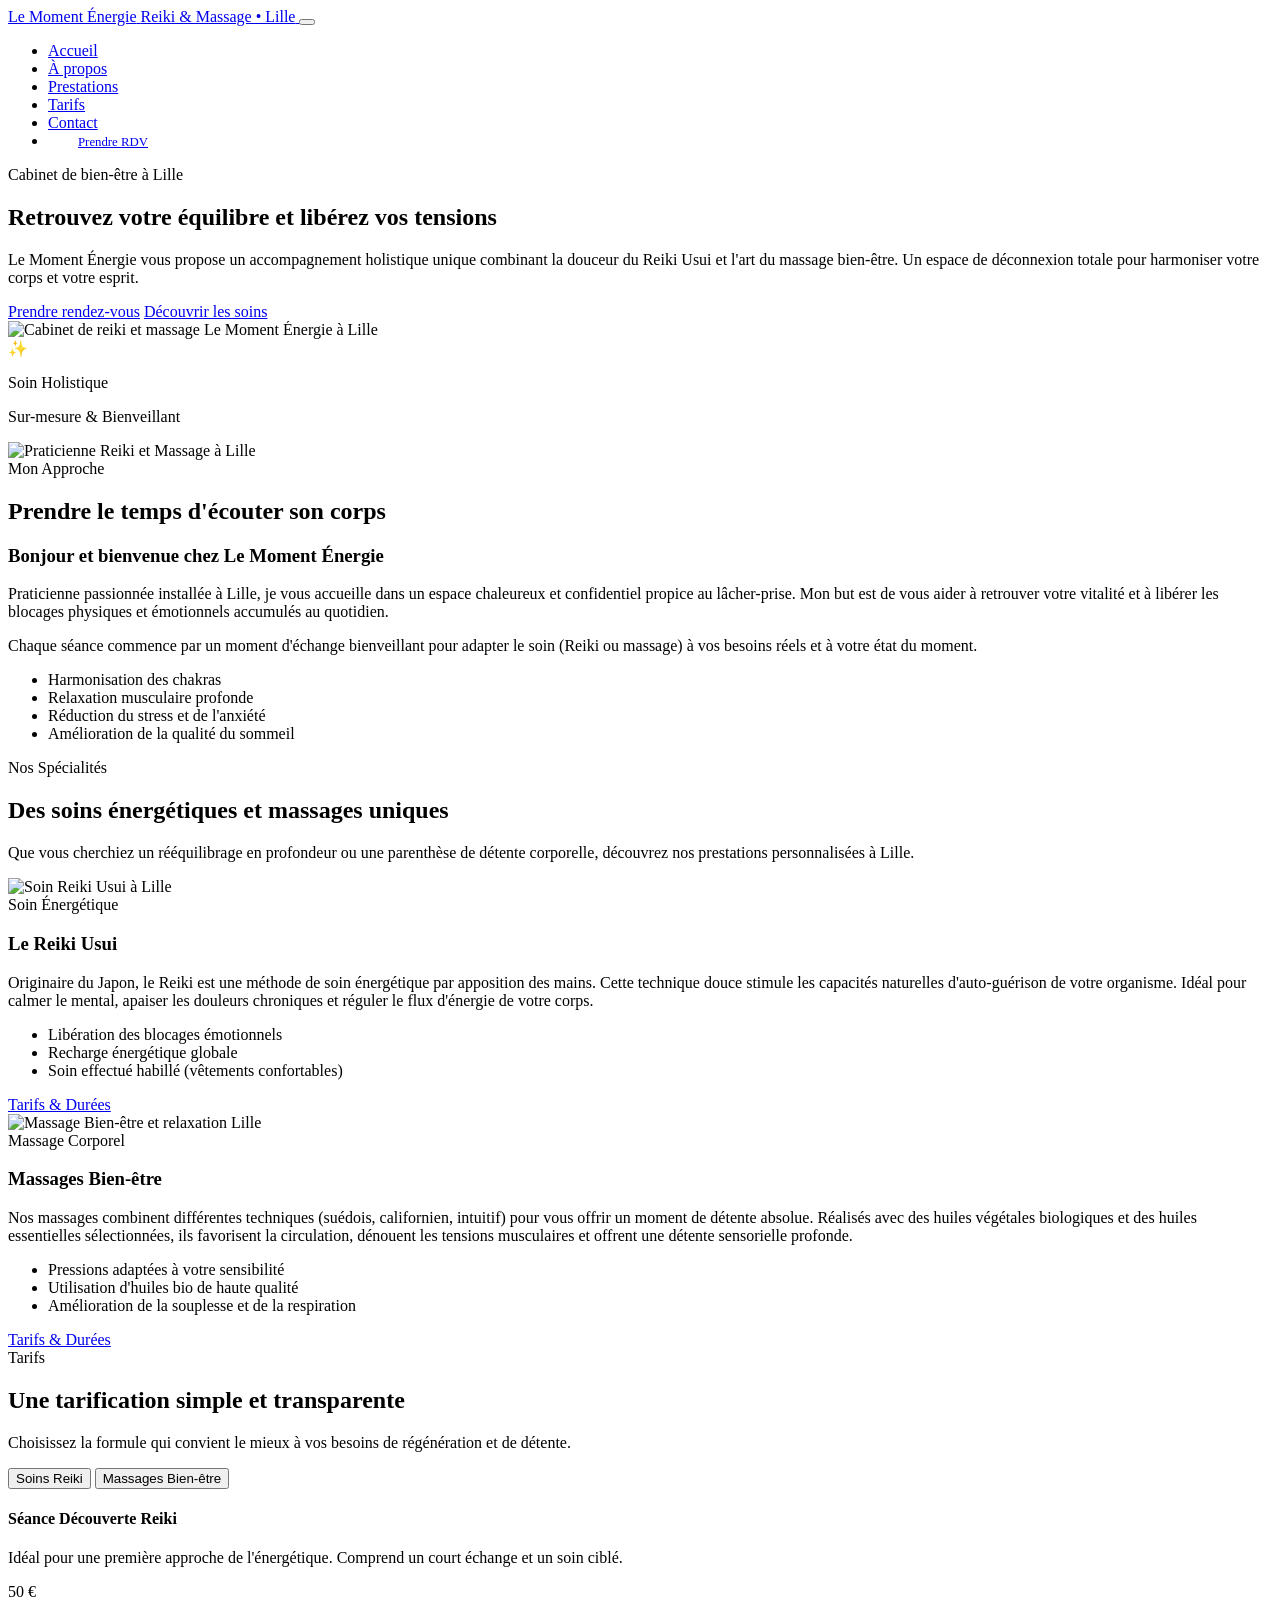
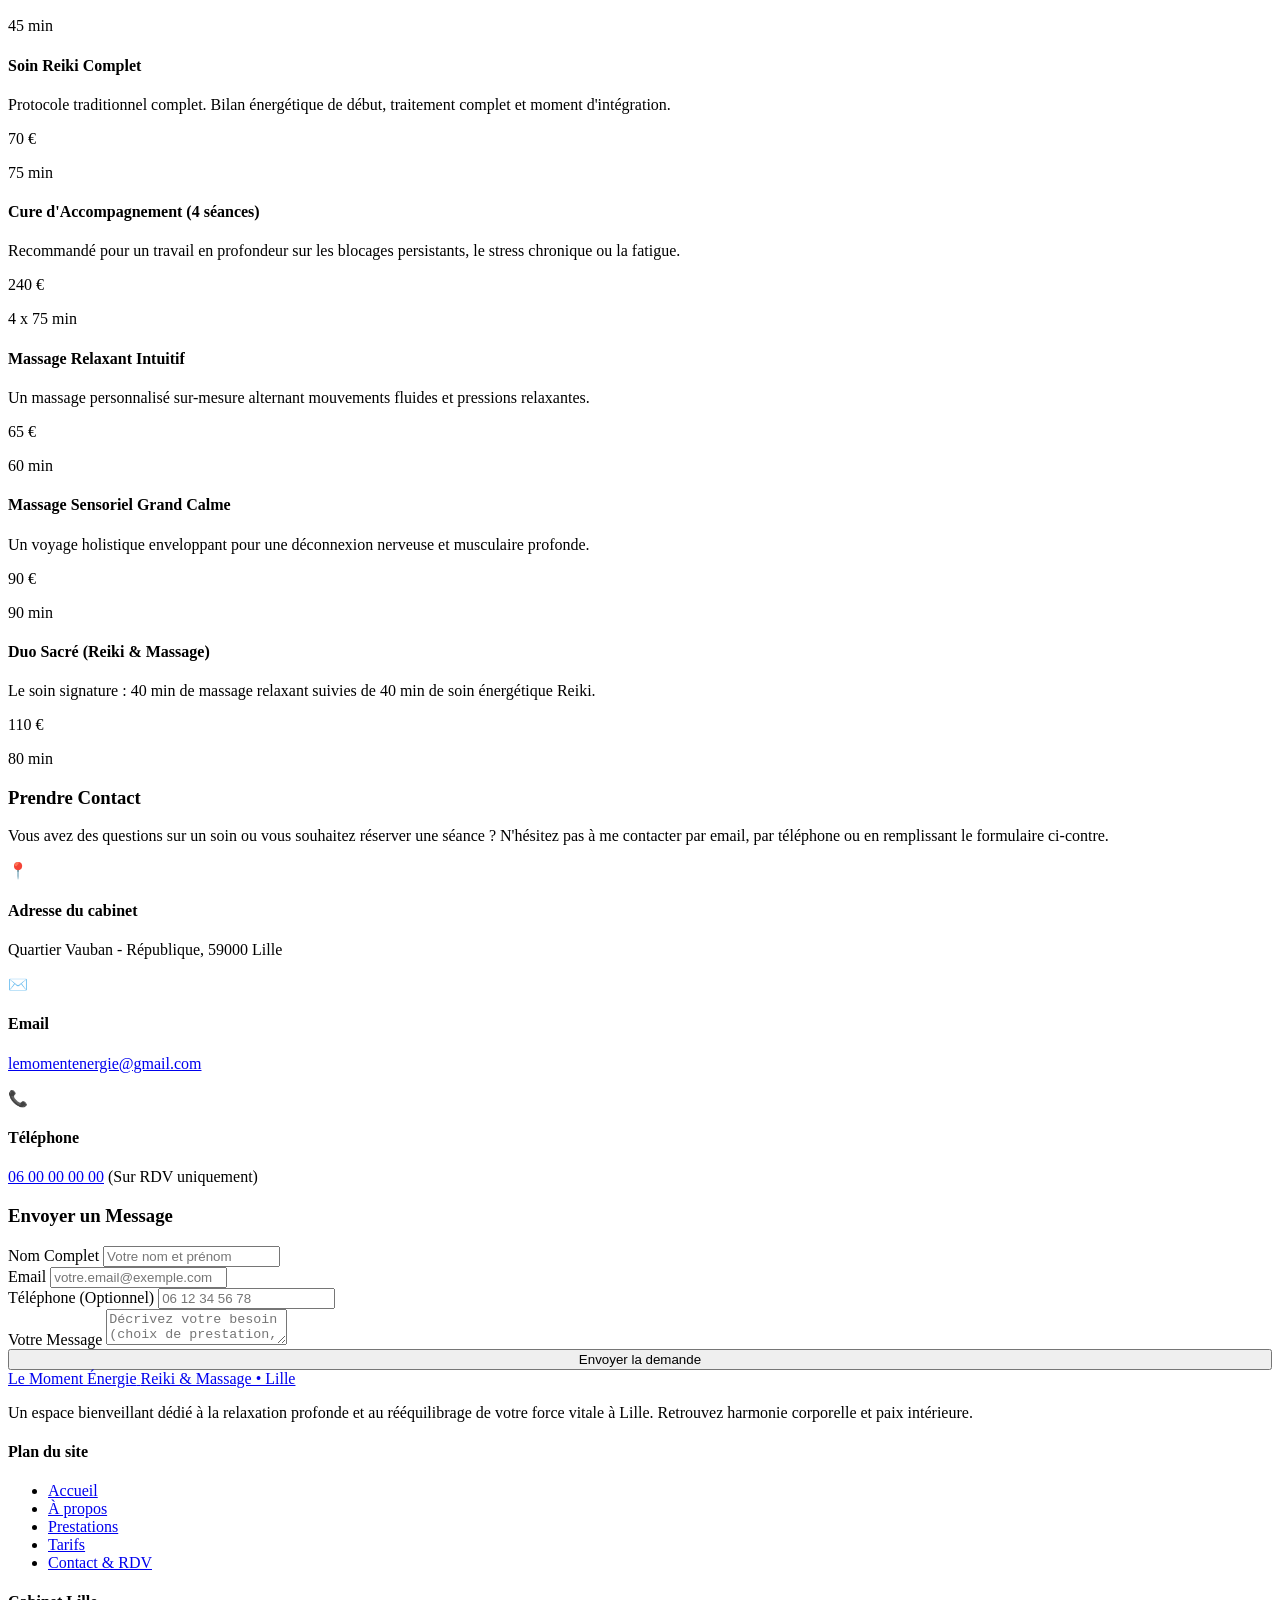
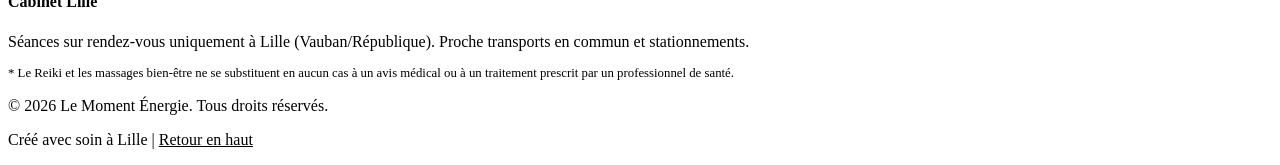
==== index.html @ c36b045c "Initial commit via script de déploiement" ====
<!DOCTYPE html>
<html lang="fr">
<head>
  <meta charset="UTF-8">
  <meta name="viewport" content="width=device-width, initial-scale=1.0">
  
  <!-- SEO Meta Tags -->
  <title>Le Moment Énergie | Reiki & Massage Bien-être à Lille</title>
  <meta name="description" content="Découvrez Le Moment Énergie à Lille. Séances de Reiki Usui et massages bien-être sur mesure pour libérer les tensions, rééquilibrer vos énergies et retrouver une sérénité profonde.">
  <meta name="keywords" content="Reiki Lille, Massage Lille, bien-être Lille, massage relaxant Lille, Reiki Usui Lille, soin énergétique Lille, stress Lille, détente Lille">
  
  <!-- Open Graph Meta Tags (for social sharing) -->
  <meta property="og:title" content="Le Moment Énergie | Reiki & Massage Bien-être à Lille">
  <meta property="og:description" content="Offrez-vous un instant de relaxation absolue et de rééquilibrage énergétique au cœur de Lille. Séances personnalisées de Reiki Usui et massages thérapeutiques.">
  <meta property="og:type" content="website">
  
  <!-- CSS Link -->
  <link rel="stylesheet" href="style.css">
</head>
<body>

  <!-- --- HEADER / NAVIGATION --- -->
  <header id="header">
    <div class="container nav-container">
      <a href="#accueil" class="logo" id="logo-link">
        <span class="logo-main">Le Moment Énergie</span>
        <span class="logo-sub">Reiki &amp; Massage • Lille</span>
      </a>
      
      <button class="burger-menu" id="burger-btn" aria-label="Ouvrir le menu">
        <span class="burger-line"></span>
        <span class="burger-line"></span>
        <span class="burger-line"></span>
      </button>

      <ul class="nav-menu" id="nav-menu">
        <li><a href="#accueil" class="nav-link active">Accueil</a></li>
        <li><a href="#a-propos" class="nav-link">À propos</a></li>
        <li><a href="#services" class="nav-link">Prestations</a></li>
        <li><a href="#tarifs" class="nav-link">Tarifs</a></li>
        <li><a href="#contact" class="nav-link">Contact</a></li>
        <li><a href="#contact" class="btn btn-primary" style="padding: 10px 20px; font-size: 0.8rem; margin-left: 10px;">Prendre RDV</a></li>
      </ul>
    </div>
  </header>

  <!-- --- HERO SECTION --- -->
  <section id="accueil" class="hero">
    <div class="container hero-grid">
      <div class="hero-content">
        <span class="hero-tagline">Cabinet de bien-être à Lille</span>
        <h1>Retrouvez votre <span>équilibre</span> et libérez vos tensions</h1>
        <p class="hero-text">
          Le Moment Énergie vous propose un accompagnement holistique unique combinant la douceur du Reiki Usui et l'art du massage bien-être. Un espace de déconnexion totale pour harmoniser votre corps et votre esprit.
        </p>
        <div class="hero-cta">
          <a href="#contact" class="btn btn-gold">Prendre rendez-vous</a>
          <a href="#services" class="btn btn-outline">Découvrir les soins</a>
        </div>
      </div>
      <div class="hero-image-wrapper">
        <div class="hero-img-container">
          <img src="images/hero.png" alt="Cabinet de reiki et massage Le Moment Énergie à Lille">
        </div>
        <div class="hero-badge">
          <span class="badge-icon">✨</span>
          <div class="badge-text">
            <p>Soin Holistique</p>
            <p>Sur-mesure &amp; Bienveillant</p>
          </div>
        </div>
      </div>
    </div>
  </section>

  <!-- --- À PROPOS SECTION --- -->
  <section id="a-propos" class="about">
    <div class="container">
      <div class="about-grid">
        <div class="about-image reveal">
          <img src="images/reiki.png" alt="Praticienne Reiki et Massage à Lille">
          <div class="about-accent"></div>
        </div>
        <div class="about-text reveal">
          <span class="section-subtitle">Mon Approche</span>
          <h2 class="section-title">Prendre le temps d'écouter <span>son corps</span></h2>
          <h3>Bonjour et bienvenue chez Le Moment Énergie</h3>
          <p class="about-p">
            Praticienne passionnée installée à Lille, je vous accueille dans un espace chaleureux et confidentiel propice au lâcher-prise. Mon but est de vous aider à retrouver votre vitalité et à libérer les blocages physiques et émotionnels accumulés au quotidien.
          </p>
          <p class="about-p">
            Chaque séance commence par un moment d'échange bienveillant pour adapter le soin (Reiki ou massage) à vos besoins réels et à votre état du moment.
          </p>
          <ul class="about-bullets">
            <li>Harmonisation des chakras</li>
            <li>Relaxation musculaire profonde</li>
            <li>Réduction du stress et de l'anxiété</li>
            <li>Amélioration de la qualité du sommeil</li>
          </ul>
        </div>
      </div>
    </div>
  </section>

  <!-- --- SERVICES SECTION --- -->
  <section id="services" class="services">
    <div class="container">
      <div class="text-center reveal">
        <span class="section-subtitle">Nos Spécialités</span>
        <h2 class="section-title">Des soins énergétiques et <span>massages uniques</span></h2>
        <p class="section-desc">
          Que vous cherchiez un rééquilibrage en profondeur ou une parenthèse de détente corporelle, découvrez nos prestations personnalisées à Lille.
        </p>
      </div>
      
      <div class="services-grid">
        <!-- Service 1: Reiki -->
        <div class="service-card reveal">
          <div class="service-img-wrapper">
            <img src="images/reiki.png" alt="Soin Reiki Usui à Lille">
          </div>
          <div class="service-body">
            <span class="service-badge">Soin Énergétique</span>
            <h3>Le Reiki Usui</h3>
            <p>
              Originaire du Japon, le Reiki est une méthode de soin énergétique par apposition des mains. Cette technique douce stimule les capacités naturelles d'auto-guérison de votre organisme. Idéal pour calmer le mental, apaiser les douleurs chroniques et réguler le flux d'énergie de votre corps.
            </p>
            <ul class="service-features">
              <li>Libération des blocages émotionnels</li>
              <li>Recharge énergétique globale</li>
              <li>Soin effectué habillé (vêtements confortables)</li>
            </ul>
            <a href="#tarifs" class="btn btn-outline" style="margin-top: auto; align-self: flex-start;">Tarifs &amp; Durées</a>
          </div>
        </div>

        <!-- Service 2: Massage -->
        <div class="service-card reveal">
          <div class="service-img-wrapper">
            <img src="images/massage.png" alt="Massage Bien-être et relaxation Lille">
          </div>
          <div class="service-body">
            <span class="service-badge">Massage Corporel</span>
            <h3>Massages Bien-être</h3>
            <p>
              Nos massages combinent différentes techniques (suédois, californien, intuitif) pour vous offrir un moment de détente absolue. Réalisés avec des huiles végétales biologiques et des huiles essentielles sélectionnées, ils favorisent la circulation, dénouent les tensions musculaires et offrent une détente sensorielle profonde.
            </p>
            <ul class="service-features">
              <li>Pressions adaptées à votre sensibilité</li>
              <li>Utilisation d'huiles bio de haute qualité</li>
              <li>Amélioration de la souplesse et de la respiration</li>
            </ul>
            <a href="#tarifs" class="btn btn-outline" style="margin-top: auto; align-self: flex-start;">Tarifs &amp; Durées</a>
          </div>
        </div>
      </div>
    </div>
  </section>

  <!-- --- RATES SECTION --- -->
  <section id="tarifs" class="rates">
    <div class="container">
      <div class="text-center reveal">
        <span class="section-subtitle">Tarifs</span>
        <h2 class="section-title">Une tarification simple et <span>transparente</span></h2>
        <p class="section-desc">Choisissez la formule qui convient le mieux à vos besoins de régénération et de détente.</p>
      </div>

      <div class="pricing-table-wrapper reveal">
        <div class="pricing-tabs">
          <button class="pricing-tab-btn active" data-tab="reiki">Soins Reiki</button>
          <button class="pricing-tab-btn" data-tab="massage">Massages Bien-être</button>
        </div>

        <!-- Tab 1: Reiki -->
        <div class="pricing-tab-content active" id="tab-reiki">
          <div class="pricing-item">
            <div class="pricing-details">
              <h4>Séance Découverte Reiki</h4>
              <p>Idéal pour une première approche de l'énergétique. Comprend un court échange et un soin ciblé.</p>
            </div>
            <div class="pricing-meta">
              <span class="pricing-price">50 €</span>
              <p class="pricing-duration">45 min</p>
            </div>
          </div>
          <div class="pricing-item">
            <div class="pricing-details">
              <h4>Soin Reiki Complet</h4>
              <p>Protocole traditionnel complet. Bilan énergétique de début, traitement complet et moment d'intégration.</p>
            </div>
            <div class="pricing-meta">
              <span class="pricing-price">70 €</span>
              <p class="pricing-duration">75 min</p>
            </div>
          </div>
          <div class="pricing-item">
            <div class="pricing-details">
              <h4>Cure d'Accompagnement (4 séances)</h4>
              <p>Recommandé pour un travail en profondeur sur les blocages persistants, le stress chronique ou la fatigue.</p>
            </div>
            <div class="pricing-meta">
              <span class="pricing-price">240 €</span>
              <p class="pricing-duration">4 x 75 min</p>
            </div>
          </div>
        </div>

        <!-- Tab 2: Massages -->
        <div class="pricing-tab-content" id="tab-massage">
          <div class="pricing-item">
            <div class="pricing-details">
              <h4>Massage Relaxant Intuitif</h4>
              <p>Un massage personnalisé sur-mesure alternant mouvements fluides et pressions relaxantes.</p>
            </div>
            <div class="pricing-meta">
              <span class="pricing-price">65 €</span>
              <p class="pricing-duration">60 min</p>
            </div>
          </div>
          <div class="pricing-item">
            <div class="pricing-details">
              <h4>Massage Sensoriel Grand Calme</h4>
              <p>Un voyage holistique enveloppant pour une déconnexion nerveuse et musculaire profonde.</p>
            </div>
            <div class="pricing-meta">
              <span class="pricing-price">90 €</span>
              <p class="pricing-duration">90 min</p>
            </div>
          </div>
          <div class="pricing-item">
            <div class="pricing-details">
              <h4>Duo Sacré (Reiki &amp; Massage)</h4>
              <p>Le soin signature : 40 min de massage relaxant suivies de 40 min de soin énergétique Reiki.</p>
            </div>
            <div class="pricing-meta">
              <span class="pricing-price">110 €</span>
              <p class="pricing-duration">80 min</p>
            </div>
          </div>
        </div>
      </div>
    </div>
  </section>

  <!-- --- CONTACT SECTION --- -->
  <section id="contact" class="contact">
    <div class="container">
      <div class="contact-grid">
        
        <!-- Info Card -->
        <div class="contact-info-card reveal">
          <h3>Prendre Contact</h3>
          <p>
            Vous avez des questions sur un soin ou vous souhaitez réserver une séance ? N'hésitez pas à me contacter par email, par téléphone ou en remplissant le formulaire ci-contre.
          </p>
          <div class="contact-details">
            <div class="contact-detail-item">
              <span class="contact-icon">📍</span>
              <div class="contact-text">
                <h4>Adresse du cabinet</h4>
                <p>Quartier Vauban - République, 59000 Lille</p>
              </div>
            </div>
            <div class="contact-detail-item">
              <span class="contact-icon">✉️</span>
              <div class="contact-text">
                <h4>Email</h4>
                <p><a href="mailto:lemomentenergie@gmail.com">lemomentenergie@gmail.com</a></p>
              </div>
            </div>
            <div class="contact-detail-item">
              <span class="contact-icon">📞</span>
              <div class="contact-text">
                <h4>Téléphone</h4>
                <p><a href="tel:+33600000000">06 00 00 00 00</a> (Sur RDV uniquement)</p>
              </div>
            </div>
          </div>
        </div>

        <!-- Form Card -->
        <div class="contact-form-wrapper reveal">
          <h3>Envoyer un Message</h3>
          <form id="contact-form" action="https://formspree.io/f/xoqgypzo" method="POST">
            <!-- Note: Le user pourra configurer un vrai Formspree ou autre outil d'envoi d'email s'il le souhaite, ou on peut utiliser un mailto -->
            <div class="form-group">
              <label for="name" class="form-label">Nom Complet</label>
              <input type="text" id="name" name="name" class="form-input" placeholder="Votre nom et prénom" required>
            </div>
            <div class="form-group">
              <label for="email" class="form-label">Email</label>
              <input type="email" id="email" name="_replyto" class="form-input" placeholder="votre.email@exemple.com" required>
            </div>
            <div class="form-group">
              <label for="phone" class="form-label">Téléphone (Optionnel)</label>
              <input type="tel" id="phone" name="phone" class="form-input" placeholder="06 12 34 56 78">
            </div>
            <div class="form-group">
              <label for="message" class="form-label">Votre Message</label>
              <textarea id="message" name="message" class="form-input" placeholder="Décrivez votre besoin (choix de prestation, date souhaitée...)" required></textarea>
            </div>
            <button type="submit" class="btn btn-primary" style="width: 100%;">Envoyer la demande</button>
          </form>
        </div>

      </div>
    </div>
  </section>

  <!-- --- FOOTER --- -->
  <footer>
    <div class="container">
      <div class="footer-grid">
        <div class="footer-about">
          <a href="#accueil" class="logo">
            <span class="logo-main">Le Moment Énergie</span>
            <span class="logo-sub">Reiki &amp; Massage • Lille</span>
          </a>
          <p class="footer-text">
            Un espace bienveillant dédié à la relaxation profonde et au rééquilibrage de votre force vitale à Lille. Retrouvez harmonie corporelle et paix intérieure.
          </p>
        </div>
        <div>
          <h4 class="footer-links-title">Plan du site</h4>
          <ul class="footer-links">
            <li><a href="#accueil">Accueil</a></li>
            <li><a href="#a-propos">À propos</a></li>
            <li><a href="#services">Prestations</a></li>
            <li><a href="#tarifs">Tarifs</a></li>
            <li><a href="#contact">Contact &amp; RDV</a></li>
          </ul>
        </div>
        <div class="footer-seo">
          <h4 class="footer-links-title">Cabinet Lille</h4>
          <p class="footer-text" style="margin-top: 0; margin-bottom: 15px;">
            Séances sur rendez-vous uniquement à Lille (Vauban/République). Proche transports en commun et stationnements.
          </p>
          <p class="footer-text" style="margin-top: 0; font-size: 0.8rem;">
            * Le Reiki et les massages bien-être ne se substituent en aucun cas à un avis médical ou à un traitement prescrit par un professionnel de santé.
          </p>
        </div>
      </div>
      <div class="footer-bottom">
        <p>&copy; 2026 Le Moment Énergie. Tous droits réservés.</p>
        <p>Créé avec soin à Lille | <a href="#accueil" style="color: var(--color-accent-gold);">Retour en haut</a></p>
      </div>
    </div>
  </footer>

  <!-- JS Link -->
  <script src="script.js"></script>
</body>
</html>
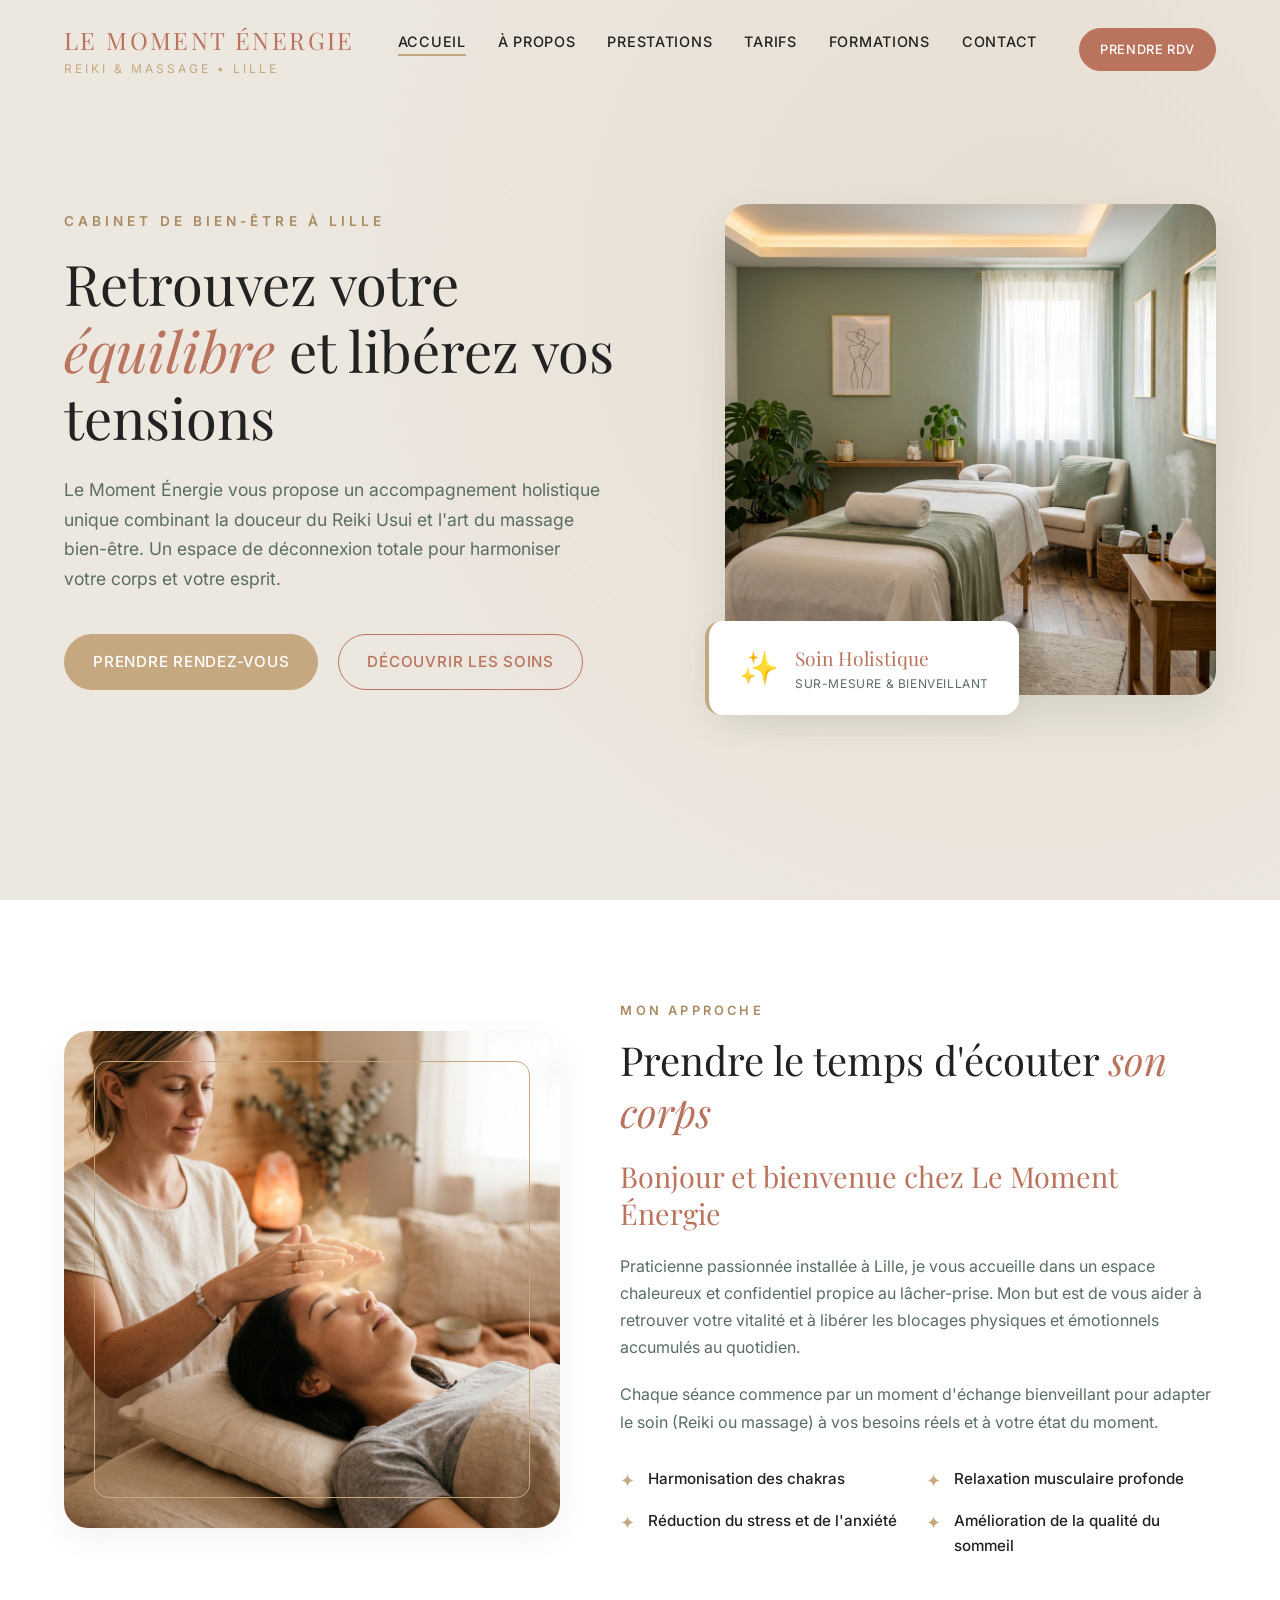
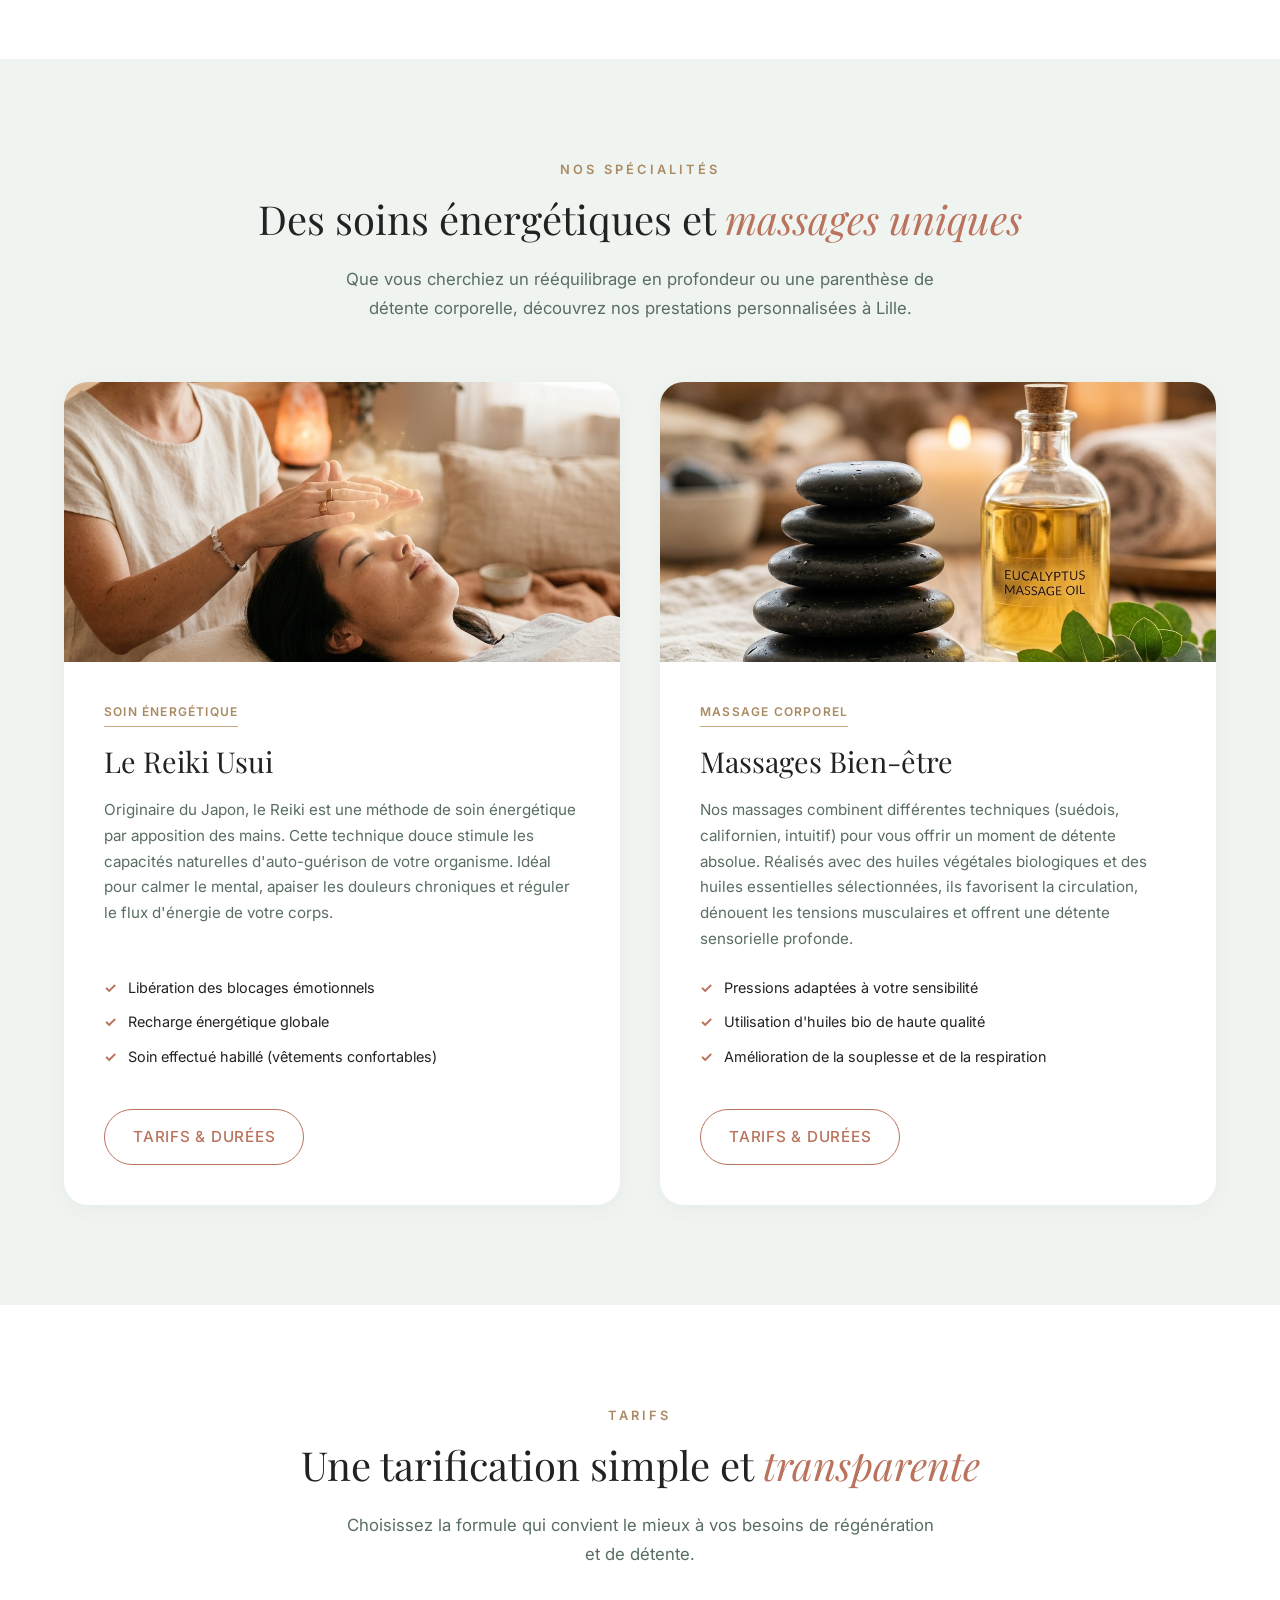
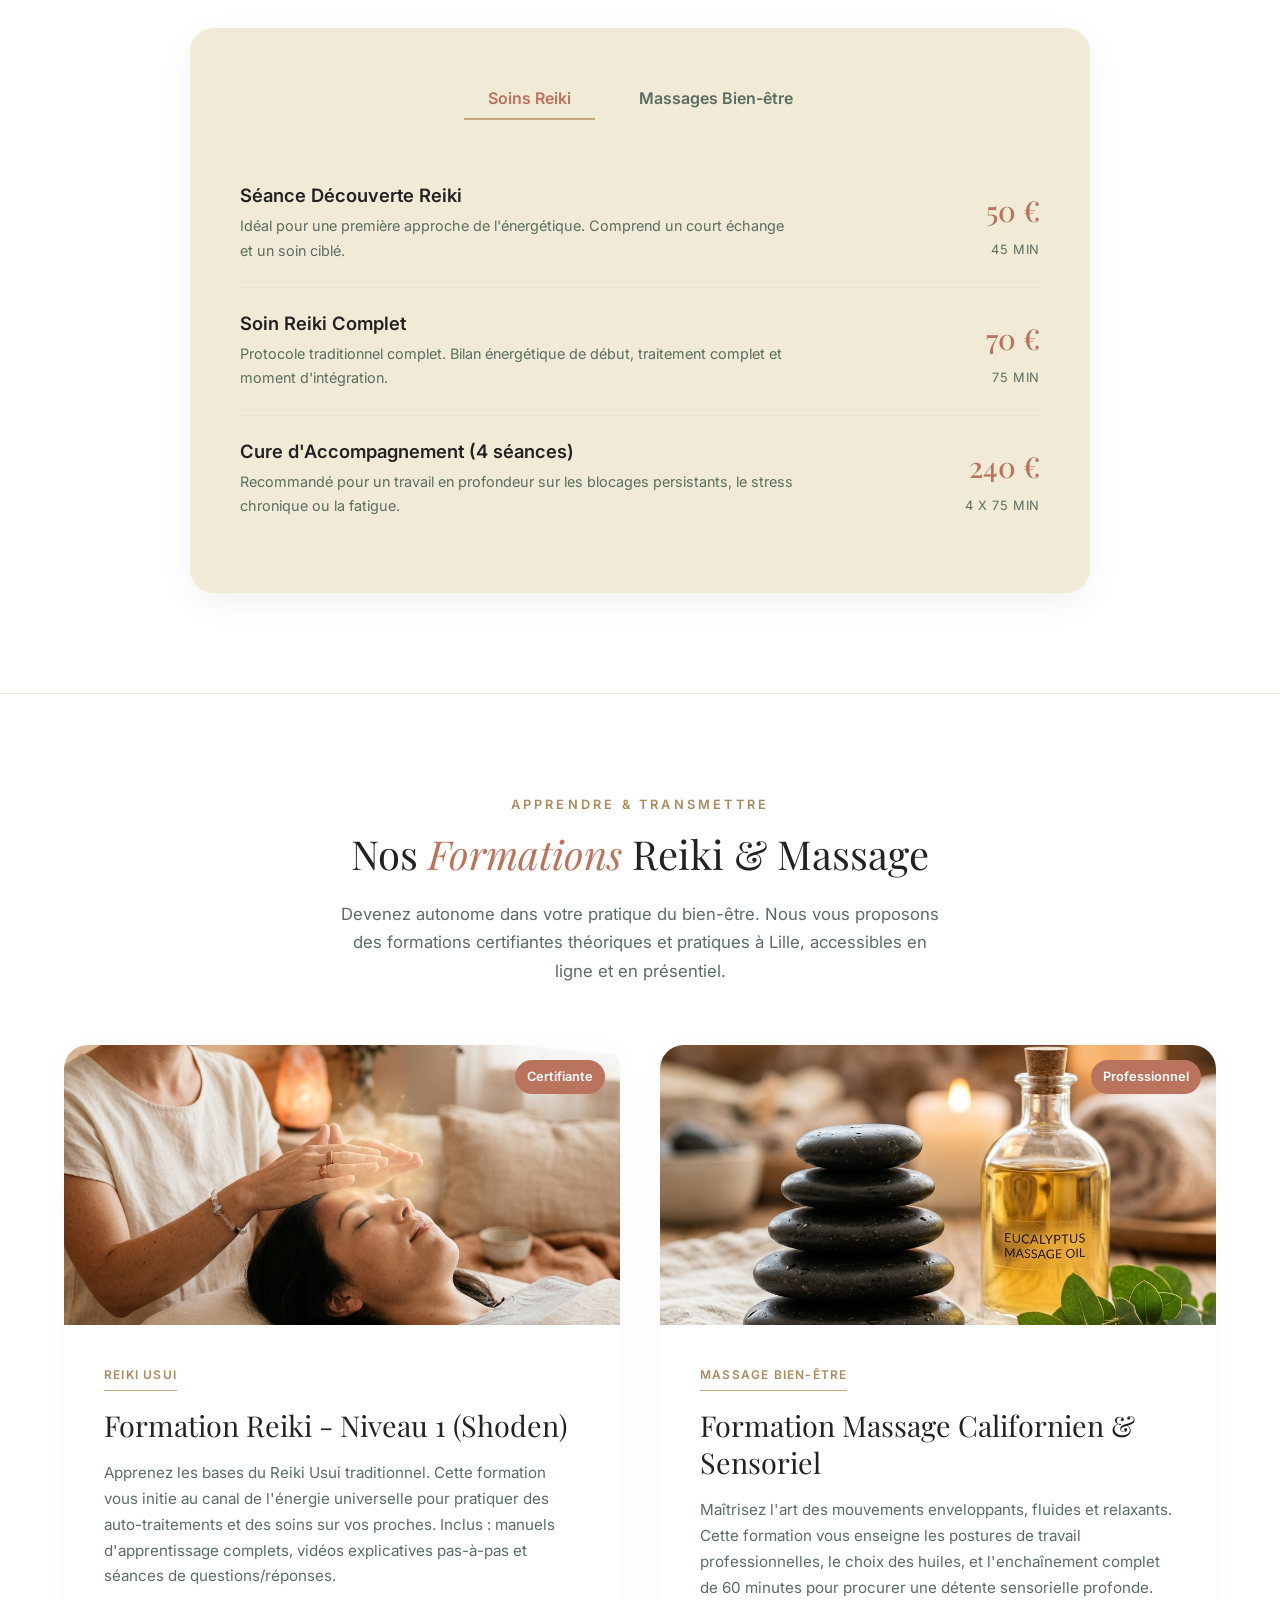
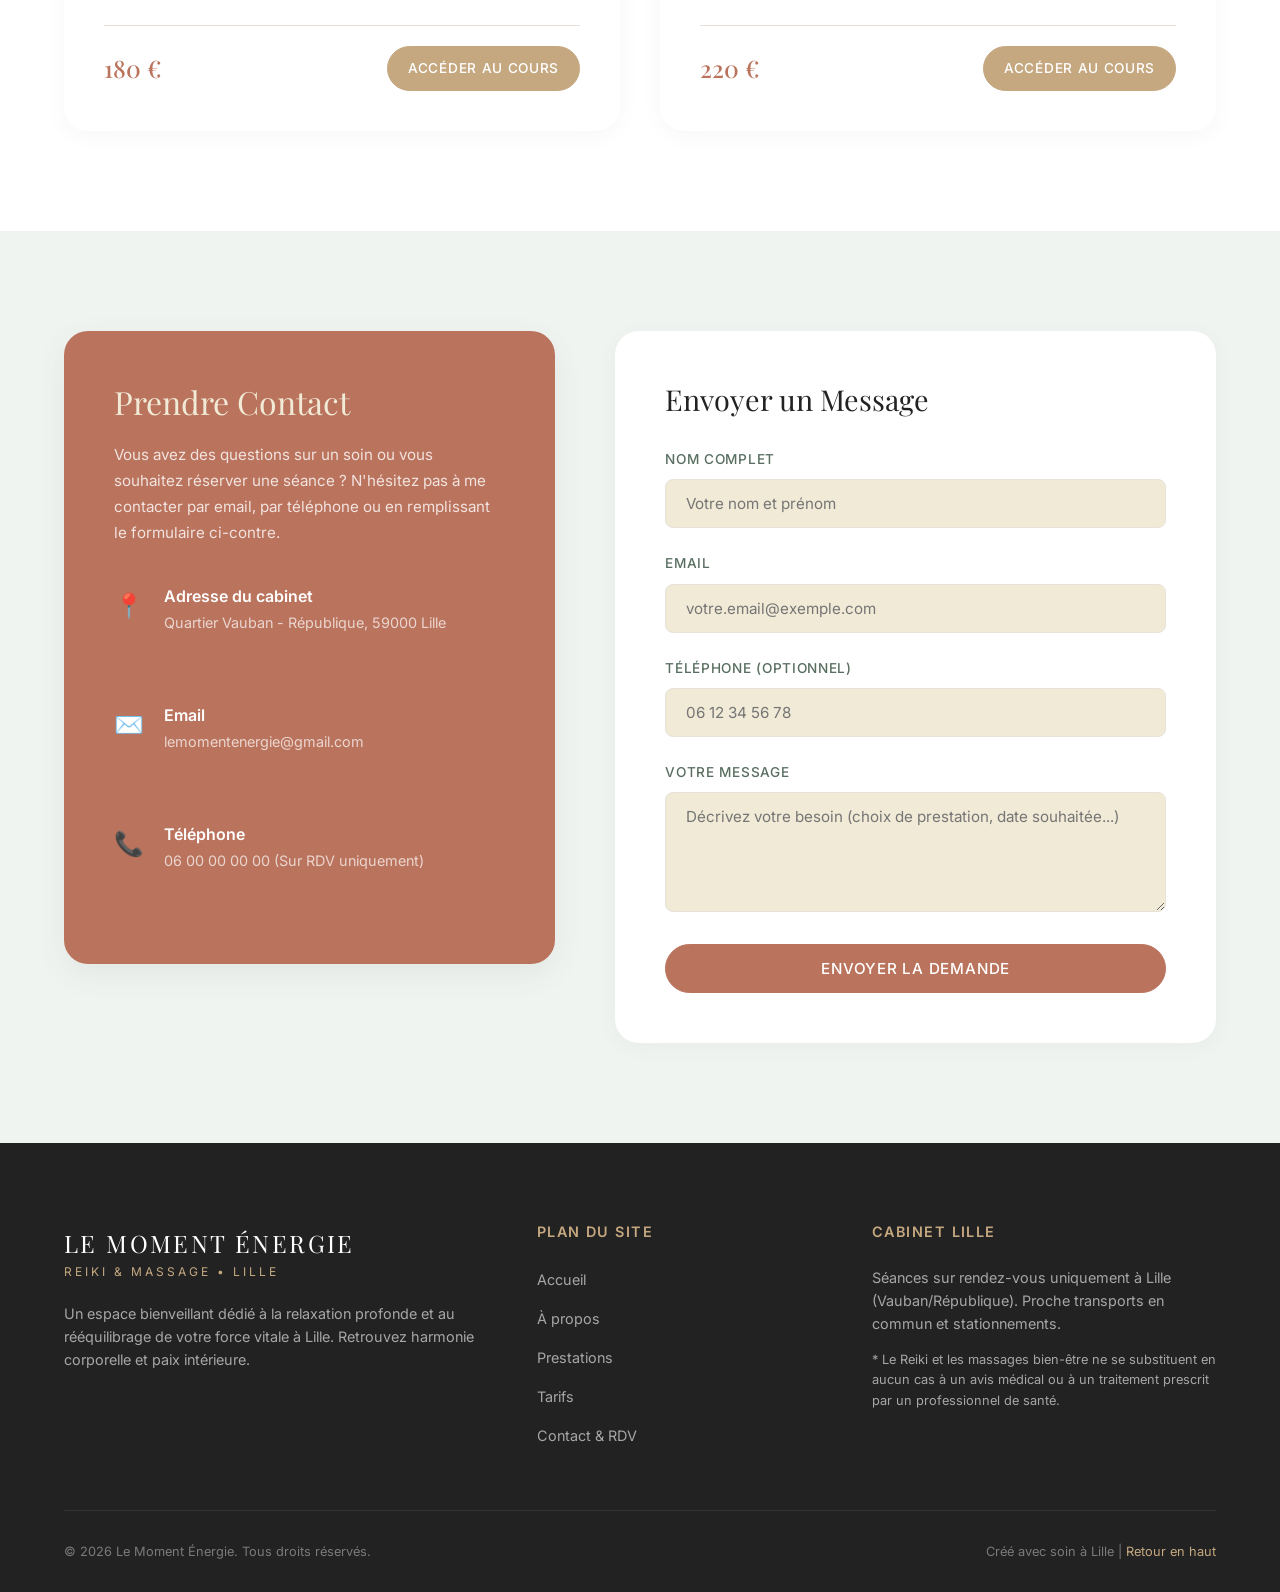
==== commit b4d506cd: "Initial commit via script de déploiement" ====
--- a/index.html
+++ b/index.html
@@ -38,6 +38,7 @@
         <li><a href="#a-propos" class="nav-link">À propos</a></li>
         <li><a href="#services" class="nav-link">Prestations</a></li>
         <li><a href="#tarifs" class="nav-link">Tarifs</a></li>
+        <li><a href="formations.html" class="nav-link">Formations</a></li>
         <li><a href="#contact" class="nav-link">Contact</a></li>
         <li><a href="#contact" class="btn btn-primary" style="padding: 10px 20px; font-size: 0.8rem; margin-left: 10px;">Prendre RDV</a></li>
       </ul>
@@ -243,6 +244,59 @@
     </div>
   </section>
 
+  <!-- --- FORMATIONS CATALOG SECTION --- -->
+  <section id="nos-formations" class="services" style="background-color: var(--color-white); border-top: 1px solid var(--color-sand);">
+    <div class="container">
+      <div class="text-center reveal">
+        <span class="section-subtitle">Apprendre &amp; Transmettre</span>
+        <h2 class="section-title">Nos <span>Formations</span> Reiki &amp; Massage</h2>
+        <p class="section-desc">
+          Devenez autonome dans votre pratique du bien-être. Nous vous proposons des formations certifiantes théoriques et pratiques à Lille, accessibles en ligne et en présentiel.
+        </p>
+      </div>
+
+      <div class="services-grid">
+        <!-- Formation 1 -->
+        <div class="service-card reveal">
+          <div class="service-img-wrapper" style="position: relative;">
+            <img src="images/reiki.png" alt="Formation Reiki Usui Niveau 1">
+            <span style="position: absolute; top: 15px; right: 15px; background-color: var(--color-primary); color: white; padding: 6px 12px; font-size: 0.8rem; border-radius: 20px; font-weight: 600;">Certifiante</span>
+          </div>
+          <div class="service-body">
+            <span class="service-badge">Reiki Usui</span>
+            <h3>Formation Reiki - Niveau 1 (Shoden)</h3>
+            <p>
+              Apprenez les bases du Reiki Usui traditionnel. Cette formation vous initie au canal de l'énergie universelle pour pratiquer des auto-traitements et des soins sur vos proches. Inclus : manuels d'apprentissage complets, vidéos explicatives pas-à-pas et séances de questions/réponses.
+            </p>
+            <div style="display: flex; justify-content: space-between; align-items: center; margin-top: auto; border-top: 1px solid var(--color-sand); padding-top: 20px;">
+              <span style="font-family: var(--font-serif); font-size: 1.5rem; color: var(--color-primary); font-weight: 500;">180 €</span>
+              <a href="formations.html" class="btn btn-gold" style="padding: 10px 20px; font-size: 0.85rem;">Accéder au cours</a>
+            </div>
+          </div>
+        </div>
+
+        <!-- Formation 2 -->
+        <div class="service-card reveal">
+          <div class="service-img-wrapper" style="position: relative;">
+            <img src="images/massage.png" alt="Formation Massages Californien &amp; Sensoriel">
+            <span style="position: absolute; top: 15px; right: 15px; background-color: var(--color-primary); color: white; padding: 6px 12px; font-size: 0.8rem; border-radius: 20px; font-weight: 600;">Professionnel</span>
+          </div>
+          <div class="service-body">
+            <span class="service-badge">Massage Bien-être</span>
+            <h3>Formation Massage Californien &amp; Sensoriel</h3>
+            <p>
+              Maîtrisez l'art des mouvements enveloppants, fluides et relaxants. Cette formation vous enseigne les postures de travail professionnelles, le choix des huiles, et l'enchaînement complet de 60 minutes pour procurer une détente sensorielle profonde.
+            </p>
+            <div style="display: flex; justify-content: space-between; align-items: center; margin-top: auto; border-top: 1px solid var(--color-sand); padding-top: 20px;">
+              <span style="font-family: var(--font-serif); font-size: 1.5rem; color: var(--color-primary); font-weight: 500;">220 €</span>
+              <a href="formations.html" class="btn btn-gold" style="padding: 10px 20px; font-size: 0.85rem;">Accéder au cours</a>
+            </div>
+          </div>
+        </div>
+      </div>
+    </div>
+  </section>
+
   <!-- --- CONTACT SECTION --- -->
   <section id="contact" class="contact">
     <div class="container">
--- a/style.css
+++ b/style.css
@@ -0,0 +1,1021 @@
+@import url('https://fonts.googleapis.com/css2?family=Inter:wght@300;400;500;600&family=Playfair+Display:ital,wght@0,400;0,500;0,600;1,400&display=swap');
+
+/* --- DESIGN SYSTEM & CSS VARIABLES --- */
+:root {
+  --color-primary: #BA735D;      /* Moccha Mousse */
+  --color-primary-light: #6E8573;
+  --color-primary-bg: #F0F4F1;
+  --color-bg-cream: #F0EAD6;     /* Egret*/
+  --color-accent-gold: #C5A880;  /* Muted Gold */
+  --color-accent-gold-dark: #A98A62;
+  --color-text-dark: #222222;    /* Neutral Dark*/
+  --color-text-muted: #596E61;
+  --color-white: #FFFFFF;
+  --color-sand: #E8E2D9;
+
+  --font-serif: 'Playfair Display', Georgia, serif;
+  --font-sans: 'Inter', sans-serif;
+
+  --transition-smooth: all 0.4s cubic-bezier(0.25, 1, 0.5, 1);
+  --transition-quick: all 0.2s ease;
+
+  --shadow-subtle: 0 4px 20px rgba(74, 93, 78, 0.05);
+  --shadow-medium: 0 10px 30px rgba(74, 93, 78, 0.08);
+  --shadow-premium: 0 20px 40px rgba(74, 93, 78, 0.12);
+
+  --border-radius-sm: 8px;
+  --border-radius-md: 16px;
+  --border-radius-lg: 24px;
+}
+
+/* --- RESET & BASE STYLES --- */
+*, *::before, *::after {
+  box-sizing: border-box;
+  margin: 0;
+  padding: 0;
+}
+
+html {
+  scroll-behavior: smooth;
+  font-size: 16px;
+  -webkit-font-smoothing: antialiased;
+}
+
+body {
+  font-family: var(--font-sans);
+  background-color: var(--color-bg-cream);
+  color: var(--color-text-dark);
+  line-height: 1.7;
+  overflow-x: hidden;
+}
+
+h1, h2, h3, h4 {
+  font-family: var(--font-serif);
+  font-weight: 400;
+  line-height: 1.3;
+}
+
+a {
+  text-decoration: none;
+  color: inherit;
+  transition: var(--transition-quick);
+}
+
+img {
+  max-width: 100%;
+  display: block;
+}
+
+section {
+  padding: 100px 0;
+  position: relative;
+}
+
+.container {
+  width: 90%;
+  max-width: 1200px;
+  margin: 0 auto;
+}
+
+.text-center { text-align: center; }
+
+/* --- BUTTONS --- */
+.btn {
+  display: inline-flex;
+  align-items: center;
+  justify-content: center;
+  padding: 14px 28px;
+  border-radius: 40px;
+  font-family: var(--font-sans);
+  font-size: 0.95rem;
+  font-weight: 500;
+  letter-spacing: 0.05em;
+  text-transform: uppercase;
+  cursor: pointer;
+  transition: var(--transition-smooth);
+}
+
+.btn-primary {
+  background-color: var(--color-primary);
+  color: var(--color-white);
+  border: 1px solid var(--color-primary);
+}
+
+.btn-primary:hover {
+  background-color: var(--color-white);
+  color: var(--color-primary);
+  box-shadow: var(--shadow-medium);
+  transform: translateY(-2px);
+}
+
+.btn-outline {
+  background-color: transparent;
+  color: var(--color-primary);
+  border: 1px solid var(--color-primary);
+}
+
+.btn-outline:hover {
+  background-color: var(--color-primary);
+  color: var(--color-white);
+  transform: translateY(-2px);
+}
+
+.btn-gold {
+  background-color: var(--color-accent-gold);
+  color: var(--color-white);
+  border: 1px solid var(--color-accent-gold);
+}
+
+.btn-gold:hover {
+  background-color: var(--color-accent-gold-dark);
+  border-color: var(--color-accent-gold-dark);
+  box-shadow: var(--shadow-medium);
+  transform: translateY(-2px);
+}
+
+/* --- NAVIGATION BAR --- */
+header {
+  position: fixed;
+  top: 0;
+  left: 0;
+  width: 100%;
+  z-index: 1000;
+  transition: var(--transition-smooth);
+  border-bottom: 1px solid transparent;
+}
+
+header.scrolled {
+  background: rgba(250, 248, 245, 0.85);
+  backdrop-filter: blur(15px);
+  -webkit-backdrop-filter: blur(15px);
+  border-bottom: 1px solid rgba(74, 93, 78, 0.08);
+  box-shadow: var(--shadow-subtle);
+}
+
+.nav-container {
+  display: flex;
+  justify-content: space-between;
+  align-items: center;
+  padding: 20px 0;
+  transition: var(--transition-smooth);
+}
+
+header.scrolled .nav-container {
+  padding: 12px 0;
+}
+
+.logo {
+  display: flex;
+  flex-direction: column;
+}
+
+.logo-main {
+  font-family: var(--font-serif);
+  font-size: 1.5rem;
+  letter-spacing: 0.1em;
+  text-transform: uppercase;
+  color: var(--color-primary);
+}
+
+.logo-sub {
+  font-family: var(--font-sans);
+  font-size: 0.75rem;
+  letter-spacing: 0.25em;
+  text-transform: uppercase;
+  color: var(--color-accent-gold);
+  font-weight: 400;
+  margin-top: -2px;
+}
+
+.nav-menu {
+  display: flex;
+  gap: 32px;
+  list-style: none;
+}
+
+.nav-link {
+  font-family: var(--font-sans);
+  font-size: 0.9rem;
+  font-weight: 500;
+  letter-spacing: 0.05em;
+  text-transform: uppercase;
+  color: var(--color-text-dark);
+  position: relative;
+  padding: 6px 0;
+}
+
+.nav-link::after {
+  content: '';
+  position: absolute;
+  bottom: 0;
+  left: 0;
+  width: 0;
+  height: 1.5px;
+  background-color: var(--color-accent-gold);
+  transition: var(--transition-smooth);
+}
+
+.nav-link:hover::after,
+.nav-link.active::after {
+  width: 100%;
+}
+
+.burger-menu {
+  display: none;
+  cursor: pointer;
+  background: none;
+  border: none;
+  z-index: 1001;
+}
+
+.burger-line {
+  display: block;
+  width: 25px;
+  height: 2px;
+  margin: 5px auto;
+  background-color: var(--color-primary);
+  transition: var(--transition-smooth);
+}
+
+/* --- HERO SECTION --- */
+.hero {
+  min-height: 100vh;
+  display: flex;
+  align-items: center;
+  background-color: #ECE7DF;
+  padding-top: 100px;
+  position: relative;
+}
+
+.hero::before {
+  content: '';
+  position: absolute;
+  top: 0;
+  left: 0;
+  width: 100%;
+  height: 100%;
+  background: radial-gradient(circle at 80% 30%, rgba(197, 168, 128, 0.15) 0%, transparent 60%);
+  pointer-events: none;
+}
+
+.hero-grid {
+  display: grid;
+  grid-template-columns: 1.1fr 0.9fr;
+  gap: 60px;
+  align-items: center;
+}
+
+.hero-content {
+  opacity: 0;
+  transform: translateY(30px);
+  animation: fadeInUp 1s cubic-bezier(0.25, 1, 0.5, 1) forwards;
+}
+
+.hero-tagline {
+  font-family: var(--font-sans);
+  font-size: 0.85rem;
+  letter-spacing: 0.3em;
+  text-transform: uppercase;
+  color: var(--color-accent-gold-dark);
+  font-weight: 600;
+  margin-bottom: 16px;
+  display: block;
+}
+
+.hero h1 {
+  font-size: 3.5rem;
+  line-height: 1.2;
+  margin-bottom: 24px;
+  color: var(--color-text-dark);
+}
+
+.hero h1 span {
+  font-style: italic;
+  color: var(--color-primary);
+}
+
+.hero-text {
+  font-size: 1.1rem;
+  color: var(--color-text-muted);
+  margin-bottom: 40px;
+  max-width: 540px;
+}
+
+.hero-cta {
+  display: flex;
+  gap: 20px;
+}
+
+.hero-image-wrapper {
+  position: relative;
+  opacity: 0;
+  transform: scale(0.95);
+  animation: fadeInScale 1.2s cubic-bezier(0.25, 1, 0.5, 1) forwards;
+  animation-delay: 0.2s;
+}
+
+.hero-img-container {
+  border-radius: var(--border-radius-lg);
+  overflow: hidden;
+  box-shadow: var(--shadow-premium);
+  aspect-ratio: 1;
+}
+
+.hero-img-container img {
+  width: 100%;
+  height: 100%;
+  object-fit: cover;
+  transition: transform 8s ease;
+}
+
+.hero-image-wrapper:hover .hero-img-container img {
+  transform: scale(1.05);
+}
+
+.hero-badge {
+  position: absolute;
+  bottom: -20px;
+  left: -20px;
+  background-color: var(--color-white);
+  padding: 20px 30px;
+  border-radius: var(--border-radius-md);
+  box-shadow: var(--shadow-medium);
+  display: flex;
+  align-items: center;
+  gap: 16px;
+  border-left: 4px solid var(--color-accent-gold);
+}
+
+.badge-icon {
+  font-size: 2rem;
+}
+
+.badge-text p:first-child {
+  font-family: var(--font-serif);
+  font-size: 1.2rem;
+  color: var(--color-primary);
+}
+
+.badge-text p:last-child {
+  font-size: 0.75rem;
+  color: var(--color-text-muted);
+  text-transform: uppercase;
+  letter-spacing: 0.05em;
+}
+
+/* --- SECTION DECORATORS & HEADERS --- */
+.section-subtitle {
+  font-family: var(--font-sans);
+  font-size: 0.8rem;
+  letter-spacing: 0.25em;
+  text-transform: uppercase;
+  color: var(--color-accent-gold-dark);
+  font-weight: 600;
+  margin-bottom: 12px;
+  display: block;
+}
+
+.section-title {
+  font-size: 2.5rem;
+  margin-bottom: 20px;
+  color: var(--color-text-dark);
+}
+
+.section-title span {
+  font-style: italic;
+  color: var(--color-primary);
+}
+
+.section-desc {
+  max-width: 600px;
+  margin: 0 auto 60px;
+  color: var(--color-text-muted);
+  font-size: 1.05rem;
+}
+
+/* --- ABOUT SECTION --- */
+.about {
+  background-color: var(--color-white);
+}
+
+.about-grid {
+  display: grid;
+  grid-template-columns: 1fr 1.2fr;
+  gap: 60px;
+  align-items: center;
+}
+
+.about-image {
+  border-radius: var(--border-radius-lg);
+  overflow: hidden;
+  box-shadow: var(--shadow-medium);
+  position: relative;
+}
+
+.about-image img {
+  width: 100%;
+  object-fit: cover;
+}
+
+.about-accent {
+  position: absolute;
+  top: 30px;
+  right: 30px;
+  border: 1px solid var(--color-accent-gold);
+  width: calc(100% - 60px);
+  height: calc(100% - 60px);
+  pointer-events: none;
+  border-radius: calc(var(--border-radius-lg) - 10px);
+}
+
+.about-text h3 {
+  font-size: 1.8rem;
+  color: var(--color-primary);
+  margin-bottom: 20px;
+}
+
+.about-p {
+  margin-bottom: 20px;
+  color: var(--color-text-muted);
+}
+
+.about-bullets {
+  list-style: none;
+  margin-top: 30px;
+  display: grid;
+  grid-template-columns: 1fr 1fr;
+  gap: 16px;
+}
+
+.about-bullets li {
+  position: relative;
+  padding-left: 28px;
+  font-size: 0.95rem;
+  font-weight: 500;
+  color: var(--color-text-dark);
+}
+
+.about-bullets li::before {
+  content: '✦';
+  position: absolute;
+  left: 0;
+  color: var(--color-accent-gold);
+  font-size: 1.1rem;
+}
+
+/* --- SERVICES SECTION --- */
+.services {
+  background-color: var(--color-primary-bg);
+}
+
+.services-grid {
+  display: grid;
+  grid-template-columns: 1fr 1fr;
+  gap: 40px;
+}
+
+.service-card {
+  background-color: var(--color-white);
+  border-radius: var(--border-radius-lg);
+  overflow: hidden;
+  box-shadow: var(--shadow-subtle);
+  transition: var(--transition-smooth);
+  display: flex;
+  flex-direction: column;
+}
+
+.service-card:hover {
+  transform: translateY(-8px);
+  box-shadow: var(--shadow-premium);
+}
+
+.service-img-wrapper {
+  height: 280px;
+  overflow: hidden;
+}
+
+.service-img-wrapper img {
+  width: 100%;
+  height: 100%;
+  object-fit: cover;
+  transition: transform 5s ease;
+}
+
+.service-card:hover .service-img-wrapper img {
+  transform: scale(1.05);
+}
+
+.service-body {
+  padding: 40px;
+  flex-grow: 1;
+  display: flex;
+  flex-direction: column;
+}
+
+.service-badge {
+  align-self: flex-start;
+  font-size: 0.75rem;
+  letter-spacing: 0.1em;
+  text-transform: uppercase;
+  color: var(--color-accent-gold-dark);
+  font-weight: 600;
+  border-bottom: 1.5px solid var(--color-accent-gold);
+  margin-bottom: 16px;
+  padding-bottom: 4px;
+}
+
+.service-body h3 {
+  font-size: 1.8rem;
+  margin-bottom: 16px;
+  color: var(--color-text-dark);
+}
+
+.service-body p {
+  color: var(--color-text-muted);
+  margin-bottom: 24px;
+  font-size: 0.95rem;
+  flex-grow: 1;
+}
+
+.service-features {
+  list-style: none;
+  margin-bottom: 30px;
+}
+
+.service-features li {
+  position: relative;
+  padding-left: 24px;
+  font-size: 0.9rem;
+  color: var(--color-text-dark);
+  margin-bottom: 10px;
+}
+
+.service-features li::before {
+  content: '✓';
+  position: absolute;
+  left: 0;
+  color: var(--color-primary);
+  font-weight: bold;
+}
+
+/* --- RATES SECTION --- */
+.rates {
+  background-color: var(--color-white);
+}
+
+.pricing-table-wrapper {
+  max-width: 900px;
+  margin: 0 auto;
+  background-color: var(--color-bg-cream);
+  border-radius: var(--border-radius-lg);
+  padding: 50px;
+  box-shadow: var(--shadow-medium);
+}
+
+.pricing-tabs {
+  display: flex;
+  justify-content: center;
+  gap: 20px;
+  margin-bottom: 40px;
+}
+
+.pricing-tab-btn {
+  background: none;
+  border: none;
+  font-family: var(--font-sans);
+  font-size: 1rem;
+  font-weight: 600;
+  color: var(--color-text-muted);
+  padding: 10px 24px;
+  cursor: pointer;
+  border-bottom: 2px solid transparent;
+  transition: var(--transition-smooth);
+}
+
+.pricing-tab-btn.active {
+  color: var(--color-primary);
+  border-bottom: 2px solid var(--color-accent-gold);
+}
+
+.pricing-tab-content {
+  display: none;
+}
+
+.pricing-tab-content.active {
+  display: block;
+  animation: fadeIn 0.5s ease forwards;
+}
+
+.pricing-item {
+  display: flex;
+  justify-content: space-between;
+  align-items: center;
+  padding: 24px 0;
+  border-bottom: 1px solid var(--color-sand);
+}
+
+.pricing-item:last-child {
+  border-bottom: none;
+}
+
+.pricing-details {
+  max-width: 70%;
+}
+
+.pricing-details h4 {
+  font-family: var(--font-sans);
+  font-size: 1.15rem;
+  font-weight: 600;
+  color: var(--color-text-dark);
+  margin-bottom: 6px;
+}
+
+.pricing-details p {
+  font-size: 0.9rem;
+  color: var(--color-text-muted);
+}
+
+.pricing-meta {
+  text-align: right;
+}
+
+.pricing-price {
+  font-family: var(--font-serif);
+  font-size: 1.8rem;
+  color: var(--color-primary);
+  font-weight: 500;
+}
+
+.pricing-duration {
+  font-size: 0.8rem;
+  color: var(--color-text-muted);
+  text-transform: uppercase;
+  letter-spacing: 0.05em;
+  margin-top: 4px;
+}
+
+/* --- CONTACT SECTION --- */
+.contact {
+  background-color: var(--color-primary-bg);
+}
+
+.contact-grid {
+  display: grid;
+  grid-template-columns: 0.9fr 1.1fr;
+  gap: 60px;
+  align-items: start;
+}
+
+.contact-info-card {
+  background-color: var(--color-primary);
+  color: var(--color-white);
+  padding: 50px;
+  border-radius: var(--border-radius-lg);
+  box-shadow: var(--shadow-medium);
+}
+
+.contact-info-card h3 {
+  font-size: 2rem;
+  margin-bottom: 20px;
+  color: var(--color-bg-cream);
+}
+
+.contact-info-card p {
+  color: rgba(255, 255, 255, 0.8);
+  margin-bottom: 40px;
+  font-size: 0.95rem;
+}
+
+.contact-details {
+  display: flex;
+  flex-direction: column;
+  gap: 30px;
+}
+
+.contact-detail-item {
+  display: flex;
+  align-items: flex-start;
+  gap: 20px;
+}
+
+.contact-icon {
+  font-size: 1.5rem;
+  color: var(--color-accent-gold);
+}
+
+.contact-text h4 {
+  font-family: var(--font-sans);
+  font-weight: 600;
+  font-size: 1rem;
+  margin-bottom: 4px;
+}
+
+.contact-text p, .contact-text a {
+  font-size: 0.9rem;
+  color: rgba(255, 255, 255, 0.7);
+}
+
+.contact-text a:hover {
+  color: var(--color-accent-gold);
+}
+
+.contact-form-wrapper {
+  background-color: var(--color-white);
+  padding: 50px;
+  border-radius: var(--border-radius-lg);
+  box-shadow: var(--shadow-subtle);
+}
+
+.contact-form-wrapper h3 {
+  font-size: 1.8rem;
+  margin-bottom: 30px;
+  color: var(--color-text-dark);
+}
+
+.form-group {
+  margin-bottom: 24px;
+}
+
+.form-label {
+  display: block;
+  font-family: var(--font-sans);
+  font-size: 0.85rem;
+  font-weight: 500;
+  letter-spacing: 0.05em;
+  text-transform: uppercase;
+  color: var(--color-text-muted);
+  margin-bottom: 8px;
+}
+
+.form-input {
+  width: 100%;
+  padding: 14px 20px;
+  border-radius: var(--border-radius-sm);
+  border: 1px solid var(--color-sand);
+  background-color: var(--color-bg-cream);
+  font-family: var(--font-sans);
+  font-size: 0.95rem;
+  color: var(--color-text-dark);
+  transition: var(--transition-quick);
+}
+
+.form-input:focus {
+  outline: none;
+  border-color: var(--color-primary);
+  background-color: var(--color-white);
+}
+
+textarea.form-input {
+  resize: vertical;
+  min-height: 120px;
+}
+
+/* --- FOOTER --- */
+footer {
+  background-color: var(--color-text-dark);
+  color: var(--color-white);
+  padding: 80px 0 30px;
+}
+
+.footer-grid {
+  display: grid;
+  grid-template-columns: 1.2fr 0.8fr 1fr;
+  gap: 60px;
+  padding-bottom: 60px;
+  border-bottom: 1px solid rgba(255, 255, 255, 0.08);
+}
+
+.footer-about .logo-main {
+  color: var(--color-white);
+}
+
+.footer-text {
+  margin-top: 20px;
+  color: rgba(255, 255, 255, 0.6);
+  font-size: 0.9rem;
+  line-height: 1.6;
+}
+
+.footer-links-title {
+  font-family: var(--font-sans);
+  font-weight: 600;
+  font-size: 0.9rem;
+  letter-spacing: 0.1em;
+  text-transform: uppercase;
+  margin-bottom: 24px;
+  color: var(--color-accent-gold);
+}
+
+.footer-links {
+  list-style: none;
+  display: flex;
+  flex-direction: column;
+  gap: 12px;
+}
+
+.footer-links a {
+  color: rgba(255, 255, 255, 0.6);
+  font-size: 0.9rem;
+}
+
+.footer-links a:hover {
+  color: var(--color-accent-gold);
+  padding-left: 4px;
+}
+
+.footer-seo {
+  font-size: 0.85rem;
+  color: rgba(255, 255, 255, 0.5);
+}
+
+.footer-bottom {
+  padding-top: 30px;
+  display: flex;
+  justify-content: space-between;
+  align-items: center;
+  font-size: 0.8rem;
+  color: rgba(255, 255, 255, 0.4);
+}
+
+/* --- SCROLL-ANIMATION CLASSES (JS triggered) --- */
+.reveal {
+  position: relative;
+  opacity: 0;
+  transform: translateY(40px);
+  transition: opacity 0.8s ease, transform 0.8s ease;
+}
+
+.reveal.active {
+  opacity: 1;
+  transform: translateY(0);
+}
+
+/* --- KEYFRAME ANIMATIONS --- */
+@keyframes fadeInUp {
+  from {
+    opacity: 0;
+    transform: translateY(30px);
+  }
+  to {
+    opacity: 1;
+    transform: translateY(0);
+  }
+}
+
+@keyframes fadeInScale {
+  from {
+    opacity: 0;
+    transform: scale(0.95);
+  }
+  to {
+    opacity: 1;
+    transform: scale(1);
+  }
+}
+
+@keyframes fadeIn {
+  from { opacity: 0; }
+  to { opacity: 1; }
+}
+
+/* --- RESPONSIVE MEDIA QUERIES --- */
+@media (max-width: 992px) {
+  section {
+    padding: 80px 0;
+  }
+
+  .hero-grid {
+    grid-template-columns: 1fr;
+    gap: 40px;
+    text-align: center;
+  }
+
+  .hero-content {
+    order: 2;
+  }
+
+  .hero-text {
+    margin: 0 auto 40px;
+  }
+
+  .hero-cta {
+    justify-content: center;
+  }
+
+  .hero-image-wrapper {
+    order: 1;
+    max-width: 500px;
+    margin: 0 auto;
+  }
+
+  .about-grid {
+    grid-template-columns: 1fr;
+    gap: 40px;
+  }
+
+  .about-image {
+    max-width: 500px;
+    margin: 0 auto;
+  }
+
+  .services-grid {
+    grid-template-columns: 1fr;
+    max-width: 600px;
+    margin: 0 auto;
+  }
+
+  .contact-grid {
+    grid-template-columns: 1fr;
+    gap: 40px;
+  }
+
+  .footer-grid {
+    grid-template-columns: 1fr 1fr;
+    gap: 40px;
+  }
+  
+  .footer-seo {
+    grid-column: span 2;
+  }
+}
+
+@media (max-width: 768px) {
+  html {
+    font-size: 15px;
+  }
+
+  .hero h1 {
+    font-size: 2.8rem;
+  }
+
+  .burger-menu {
+    display: block;
+  }
+
+  .burger-menu.active .burger-line:nth-child(1) {
+    transform: translateY(7px) rotate(45deg);
+  }
+
+  .burger-menu.active .burger-line:nth-child(2) {
+    opacity: 0;
+  }
+
+  .burger-menu.active .burger-line:nth-child(3) {
+    transform: translateY(-7px) rotate(-45deg);
+  }
+
+  .nav-menu {
+    position: fixed;
+    top: 0;
+    right: -100%;
+    width: 80%;
+    max-width: 300px;
+    height: 100vh;
+    background-color: var(--color-bg-cream);
+    flex-direction: column;
+    padding: 100px 40px;
+    box-shadow: -10px 0 30px rgba(74, 93, 78, 0.1);
+    transition: var(--transition-smooth);
+    gap: 24px;
+  }
+
+  .nav-menu.active {
+    right: 0;
+  }
+
+  .pricing-table-wrapper {
+    padding: 30px 20px;
+  }
+
+  .pricing-item {
+    flex-direction: column;
+    align-items: flex-start;
+    gap: 12px;
+  }
+
+  .pricing-details {
+    max-width: 100%;
+  }
+
+  .pricing-meta {
+    text-align: left;
+  }
+
+  .about-bullets {
+    grid-template-columns: 1fr;
+  }
+
+  .footer-grid {
+    grid-template-columns: 1fr;
+  }
+  
+  .footer-seo {
+    grid-column: span 1;
+  }
+
+  .footer-bottom {
+    flex-direction: column;
+    gap: 15px;
+    text-align: center;
+  }
+}
